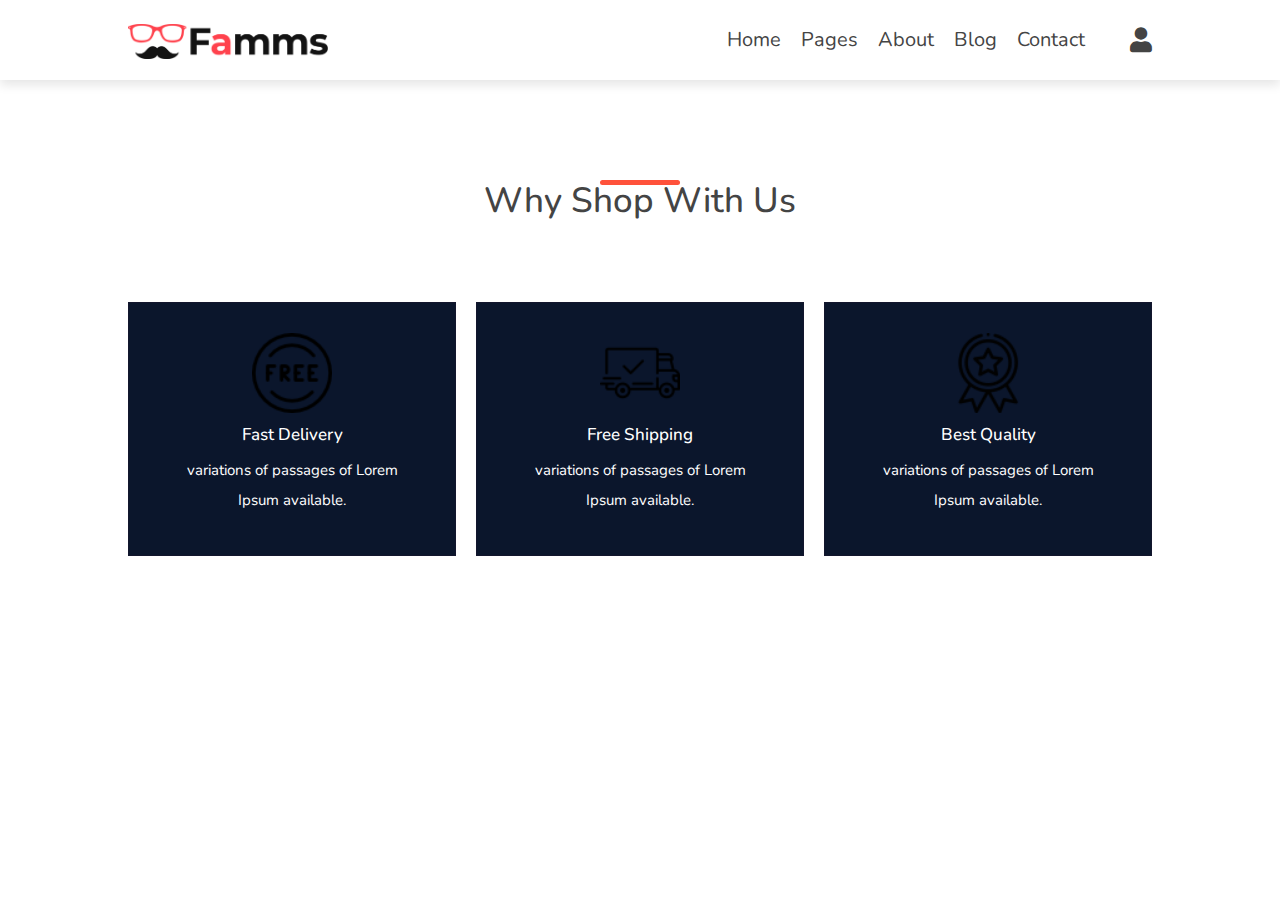
==== about.html @ a7f61e96 "subjects section added" ====
<!doctype html>
<html lang="en">
<head>
    <!-- Required meta tags -->
    <meta charset="utf-8">
    <meta name="viewport" content="width=device-width, initial-scale=1, shrink-to-fit=no">

    <!-- font awesome cdn link  -->
   <link rel="stylesheet" href="https://cdnjs.cloudflare.com/ajax/libs/font-awesome/5.15.4/css/all.min.css">

    <!-- Bootstrap CSS -->
    <link rel="stylesheet" href="https://cdn.jsdelivr.net/npm/bootstrap@4.0.0/dist/css/bootstrap.min.css" integrity="sha384-Gn5384xqQ1aoWXA+058RXPxPg6fy4IWvTNh0E263XmFcJlSAwiGgFAW/dAiS6JXm" crossorigin="anonymous">
    <link rel="stylesheet" href="css/style.css">
    <link rel="preconnect" href="https://fonts.googleapis.com">
    <link rel="preconnect" href="https://fonts.gstatic.com" crossorigin>
    <link href="https://fonts.googleapis.com/css2?family=Poppins:wght@300;400;500;600&display=swap" rel="stylesheet">
    <link rel="stylesheet" href="https://cdnjs.cloudflare.com/ajax/libs/font-awesome/4.7.0/css/font-awesome.min.css">

    <title>About</title>
</head>

<body>

<!-- header section starts  -->

<header class="header">

   <a href="#" class="logo"><img src="images/logo.png" width="200px"></a>

   <nav class="navbar">
      <div id="close-navbar" class="fas fa-times"></div>
      <a href="home.html">Home</a>
      <a href="home.html">Pages</a>
      <a href="about.html">about</a>
      <a href="courses.html">Blog</a>
      <a href="contact.html">Contact</a>
   </nav>

   <div class="icons">
      <div id="account-btn" class="fas fa-user"></div>
      <div id="menu-btn" class="fas fa-bars"></div>
   </div>

</header>



    






<!-- subjects section  -->

<section class="subjects">
  <h1 class="heading">Why Shop With Us</h1>
  <div class="box-container">
     <div class="box">
        <img src="images/free.png" alt="">
        <h3>Fast Delivery</h3>
        <p>variations of passages of Lorem<br> Ipsum available.</p>
     </div>

     <div class="box">
        <img src="images/shipped.png" alt="">
        <h3>Free Shipping</h3>
        <p>variations of passages of Lorem<br> Ipsum available.</p>
     </div>

     <div class="box">
        <img src="images/medal.png" alt="">
        <h3>Best Quality</h3>
        <p>variations of passages of Lorem<br> Ipsum available.</p>
     </div>
  </div>
</section>





    

    <!-- Optional JavaScript; choose one of the two! -->

    <!-- Option 1: Bootstrap Bundle with Popper -->
    <script src="https://cdn.jsdelivr.net/npm/bootstrap@5.1.3/dist/js/bootstrap.bundle.min.js" integrity="sha384-ka7Sk0Gln4gmtz2MlQnikT1wXgYsOg+OMhuP+IlRH9sENBO0LRn5q+8nbTov4+1p" crossorigin="anonymous"></script>

    <!-- Option 2: Separate Popper and Bootstrap JS -->
    <!--
    <script src="https://cdn.jsdelivr.net/npm/@popperjs/core@2.10.2/dist/umd/popper.min.js" integrity="sha384-7+zCNj/IqJ95wo16oMtfsKbZ9ccEh31eOz1HGyDuCQ6wgnyJNSYdrPa03rtR1zdB" crossorigin="anonymous"></script>
    <script src="https://cdn.jsdelivr.net/npm/bootstrap@5.1.3/dist/js/bootstrap.min.js" integrity="sha384-QJHtvGhmr9XOIpI6YVutG+2QOK9T+ZnN4kzFN1RtK3zEFEIsxhlmWl5/YESvpZ13" crossorigin="anonymous"></script>
    -->
</body>
</html>
---- css/style.css ----
@import url("https://fonts.googleapis.com/css2?family=Nunito:wght@200;300;400;500;600&display=swap");

* {
  font-family: 'Nunito', sans-serif;
  margin: 0;
  padding: 0;
  -webkit-box-sizing: border-box;
  box-sizing: border-box;
  outline: none;
  border: none;
  text-decoration: none;
  -webkit-transition: all .2s linear;
  transition: all .2s linear;
}

img {
  -webkit-user-select: none;
  -moz-user-select: none;
  -ms-user-select: none;
  user-select: none;
}

html {
  font-size: 62.5%;
  overflow-x: hidden;
}

html::-webkit-scrollbar {
  width: 1rem;
}

html::-webkit-scrollbar-track {
  background: transparent;
}


section {
  padding: 5rem 10%;
}

.heading-link {
  text-align: center;
  background: url(../images/logo.png) no-repeat;
  background-size: cover;
  background-position: center;
}

.heading-link h3 {
  font-size: 4rem;
  text-transform: capitalize;
  color: #444;
}

.heading-link p {
  font-size: 2rem;
  line-height: 2;
  color: #777;
}

.heading-link p a {
  color: #e16213;
}

.heading-link p a:hover {
  text-decoration: underline;
}

.heading {
  text-align: center;
  margin-bottom: 3rem;
  font-size: 3.5rem;
  text-transform: capitalize;
  color: #444;
  padding: 50px;

}


.btn {
  display: inline-block;
  background: #ff523b;
  color: #fff;
  padding: 12px 50px;
  margin: 30px 0;
  transition: background 0.5s;
}

.btn:hover {
  background: none;
  border: solid  #ff523b;
}

.btn-view{
  text-align: center;
  border-radius: 50%;
}


.header {
  position: -webkit-sticky;
  position: sticky;
  top: 0;
  left: 0;
  right: 0;
  background: #fff;
  -webkit-box-shadow: 0 0.5rem 1rem rgba(0, 0, 0, 0.1);
  box-shadow: 0 0.5rem 1rem rgba(0, 0, 0, 0.1);
  padding: 2rem 10%;
  display: -webkit-box;
  display: -ms-flexbox;
  display: flex;
  -webkit-box-align: center;
  -ms-flex-align: center;
  align-items: center;
  z-index: 1000;
}

.header .logo {
  margin-right: auto;
  font-size: 2.5rem;
  text-transform: capitalize;
  color: #444;
  font-weight: bolder;
}


.header .navbar {
  position: relative;
}

.header .navbar #close-navbar {
  position: absolute;
  top: 1.5rem;
  right: 2rem;
  font-size: 4rem;
  cursor: pointer;
  color: #444;
  display: none;
}

.header .navbar #close-navbar:hover {
  -webkit-transform: rotate(90deg);
          transform: rotate(90deg);
}

.header .navbar a {
  margin-right: 2rem;
  font-size: 2rem;
  text-transform: capitalize;
  color: #444;
}

.header .navbar a:hover {
  color: #e16213;
}

.header .icons div {
  cursor: pointer;
  font-size: 2.5rem;
  color: #444;
  margin-left: 1.5rem;
}

.header .icons div:hover {
  color: #b5880e;
}

.header #menu-btn {
  display: none;
}

.home {
  padding: 0;
}

.home .slide {
  display: -webkit-box;
  display: -ms-flexbox;
  display: flex;
  -webkit-box-align: center;
  -ms-flex-align: center;
  align-items: center;
  height: 64rem;
  background-size: cover !important;
  background-position: center !important;
}

.home .slide .content {
  width: 50rem;
}

.home .slide .content h3 {
  font-size: 5rem;
  text-transform: capitalize;
  color: #444;
  color: #444;
}

.home .slide .content p {
  font-size: 1.6rem;
  line-height: 2;
  color: #777;
  color: #444;
  padding: 1rem 0;
}


#content-color{
  color: #ff523b;
}


/*----------subjects section-----------*/

.subjects .box-container {
  display: -ms-grid;
  display: grid;
  -ms-grid-columns: (minmax(16rem, 1fr)) [auto-fit];
  grid-template-columns: repeat(auto-fit, minmax(16rem, 1fr));
  gap: 2rem;
}

.subjects .box-container .box {
  padding: 3rem 2rem;
  text-align: center;
  border: 0.1rem solid #13162d;
  background: #0b162c;
  cursor: pointer;
}

.subjects .box-container .box:hover {
  background: #141841;
}

.subjects .box-container .box:hover h3 {
  color: rgb(255, 255, 255);
}

.subjects .box-container .box:hover p {
  color: rgb(255, 255, 255);
}

.subjects .box-container .box img {
  height: 8rem;
  margin-bottom: .7rem;
  color: white;
}

.subjects .box-container .box h3 {
  font-size: 1.7rem;
  text-transform: capitalize;
  color: white;
  padding: .5rem 0;
}

.subjects .box-container .box p {
  font-size: 1.5rem;
  line-height: 2;
  color: rgb(255, 255, 255);
}



/*---------offer-----------*/


.arrival_bg_box{
  width: 100%;
  float: left;
  height: 150px;
}

.arrival_bg{
  width: 795px;
  height: 432px;
}

.ml-auto{
  float: left;
  width: 300px;
}

.heading::after {
  content: '';
  background: #ff523b;
  width: 80px;
  height: 5px;
  border-radius: 5px;
  position: absolute;
  left: 50%;
  transform: translateX(-50%);
}


.arrival_section {
  background-color: #d4ced0;
}

.arrival_section  {
  padding:78px 259px;
  position: relative;
}


p {
  margin-top: 0;
  margin-bottom: 1rem;
  font-size: large;
}

h2 {
  margin-top: 0;
  margin-bottom: 1rem;
  font-size: 50px;
}


/*---------small-container------------*/

.row {
  display: flex;
  align-items: center;
  flex-wrap: wrap;
  justify-content: space-around;
  margin-top: 70px;
}


.small-container {
  max-width: 1080px;
  margin: auto;
  padding-left: 25px;
  padding-right: 25px;
}

/*---------Subscribe section-----------*/

.row-1 {
  display: flex;
  align-items: center;
  justify-content: space-around;
}

.Subscribe-btn {
  background-color:#ff523b;
  border-radius:28px;
  border:1px solid #ff523b;
  display:inline-block;
  color:#ffffff;
  font-size:17px;
  padding:10px 96px;
  text-decoration:none;
}


/*--------Customer's Testimonia---------*/

.client-pic{
  border-radius: 50%;
  align-items: center;
}



/*---------footer-----------*/

.footer {
  background: #f2f1f0;
}

#footer-address {
  color: black;
  font-size: 16px;
}

.footer .box-container {
  display: -ms-grid;
  display: grid;
  -ms-grid-columns: (minmax(25rem, 1fr)) [auto-fit];
  grid-template-columns: repeat(auto-fit, minmax(25rem, 1fr));
  gap: 2rem;
}

.footer .box-container .box h3 {
  font-size: 2.2rem;
  text-transform: capitalize;
  color: #444;
  padding: 1rem 0;
}

.footer .box-container .box .share {
  margin-top: 1rem;
}

.footer .box-container .box .share a:hover {
  background-color: #444;
}

.footer .box-container .box .link {
  font-size: 1.7rem;
  line-height: 2;
  color: #777;
  padding: .5rem 0;
  display: block;
}

.footer .box-container .box .link:hover {
  color: #9fa8a5;
  text-decoration: underline;
}

.footer .box-container .box p {
  font-size: 1.5rem;
  line-height: 2;
  color: #777;
  padding: 1rem 0;
}

.footer .box-container .box .email {
  width: 100%;
  padding: 1.2rem 1.4rem;
  font-size: 1.6rem;
  border: 0.1rem solid #787171;
  margin-bottom: 1rem;
}

.footer .credit {
  text-align: center;
  margin-top: 3rem;
  padding-top: 3rem;
  font-size: 2rem;
  text-transform: capitalize;
  color: #444;
  border-top: 0.1rem solid black;
}

.footer .credit span {
  color: #b55c0e;
}


/*----------------------------------------*/
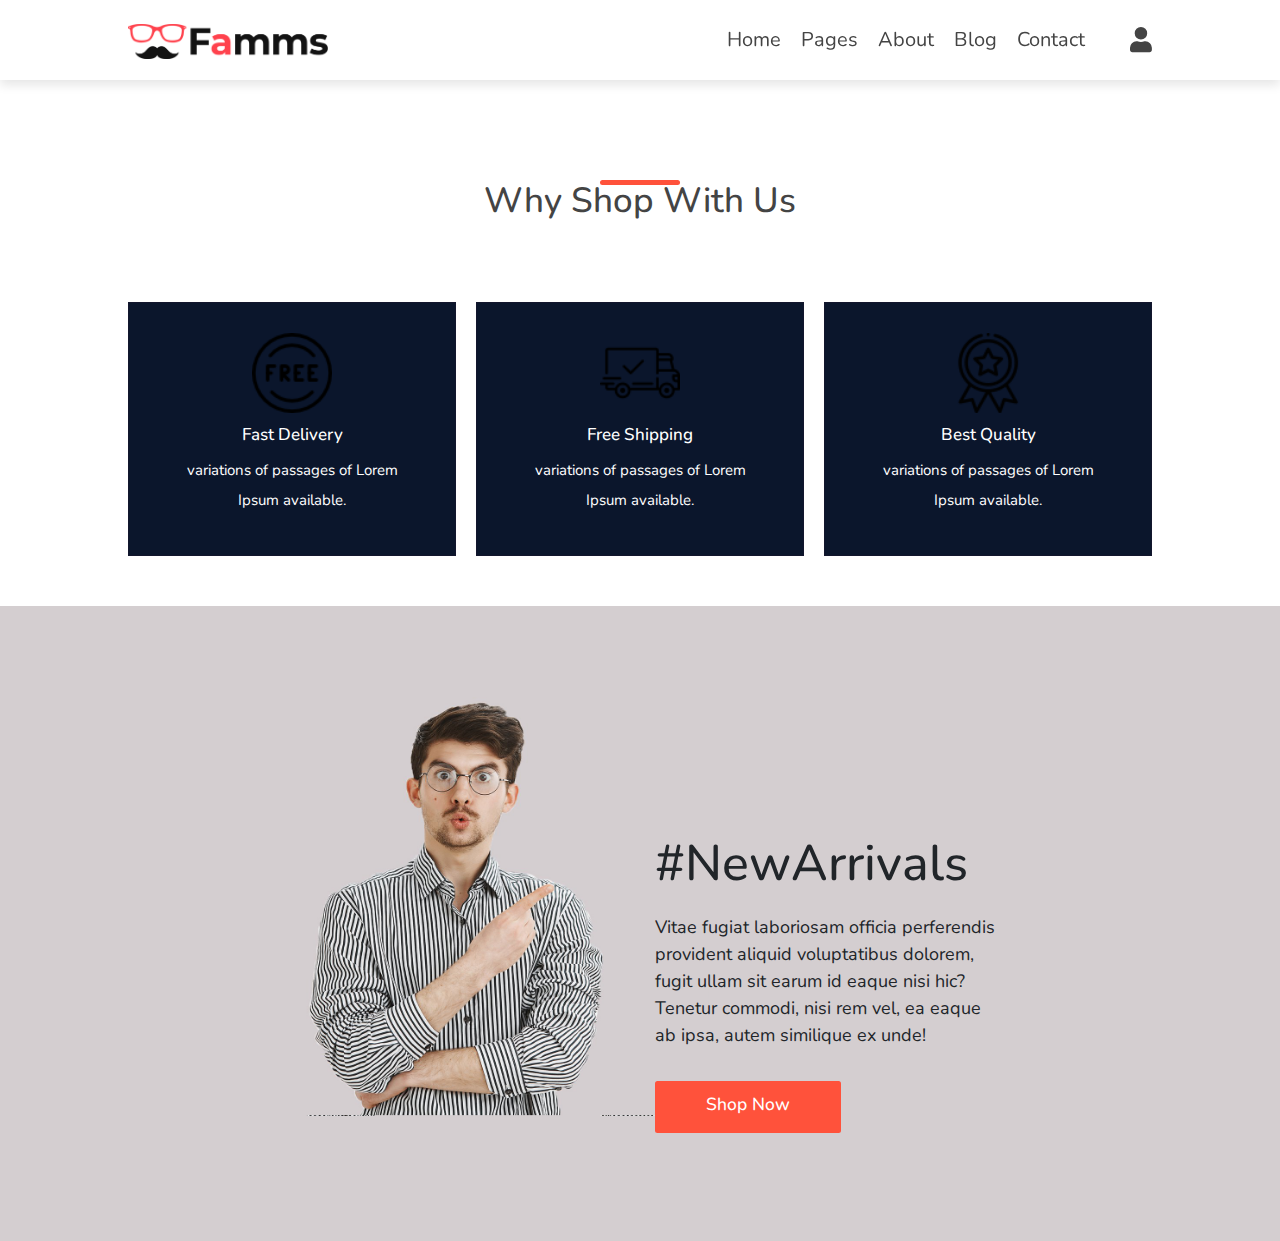
==== commit 5d0af2fc: "arrival_section added from index.html" ====
--- a/about.html
+++ b/about.html
@@ -81,6 +81,35 @@
 
 
 
+
+<!---------offer--------->
+<section class="arrival_section">
+  <div class="container">
+     <div class="box">
+        <div class="arrival_bg_box">
+           <img src="images/arrival-bg.png" alt="" class="arrival_bg">
+        </div>
+        <div class="row">
+           <div class="col-md-6 ml-auto">
+              <div class="heading_container remove_line_bt">
+                 <h2>
+                    #NewArrivals
+                 </h2>
+              </div>
+              <p style="margin-top: 20px;margin-bottom: 2px;">
+                 Vitae fugiat laboriosam officia perferendis provident aliquid voluptatibus dolorem, fugit ullam sit earum id eaque nisi hic? Tenetur commodi, nisi rem vel, ea eaque ab ipsa, autem similique ex unde!
+              </p>
+              <a href="#" class="btn">
+                 <h3>Shop Now</h3>
+              </a>
+           </div>
+        </div>
+     </div>
+  </div>
+</section>
+
+
+
     
 
     <!-- Optional JavaScript; choose one of the two! -->
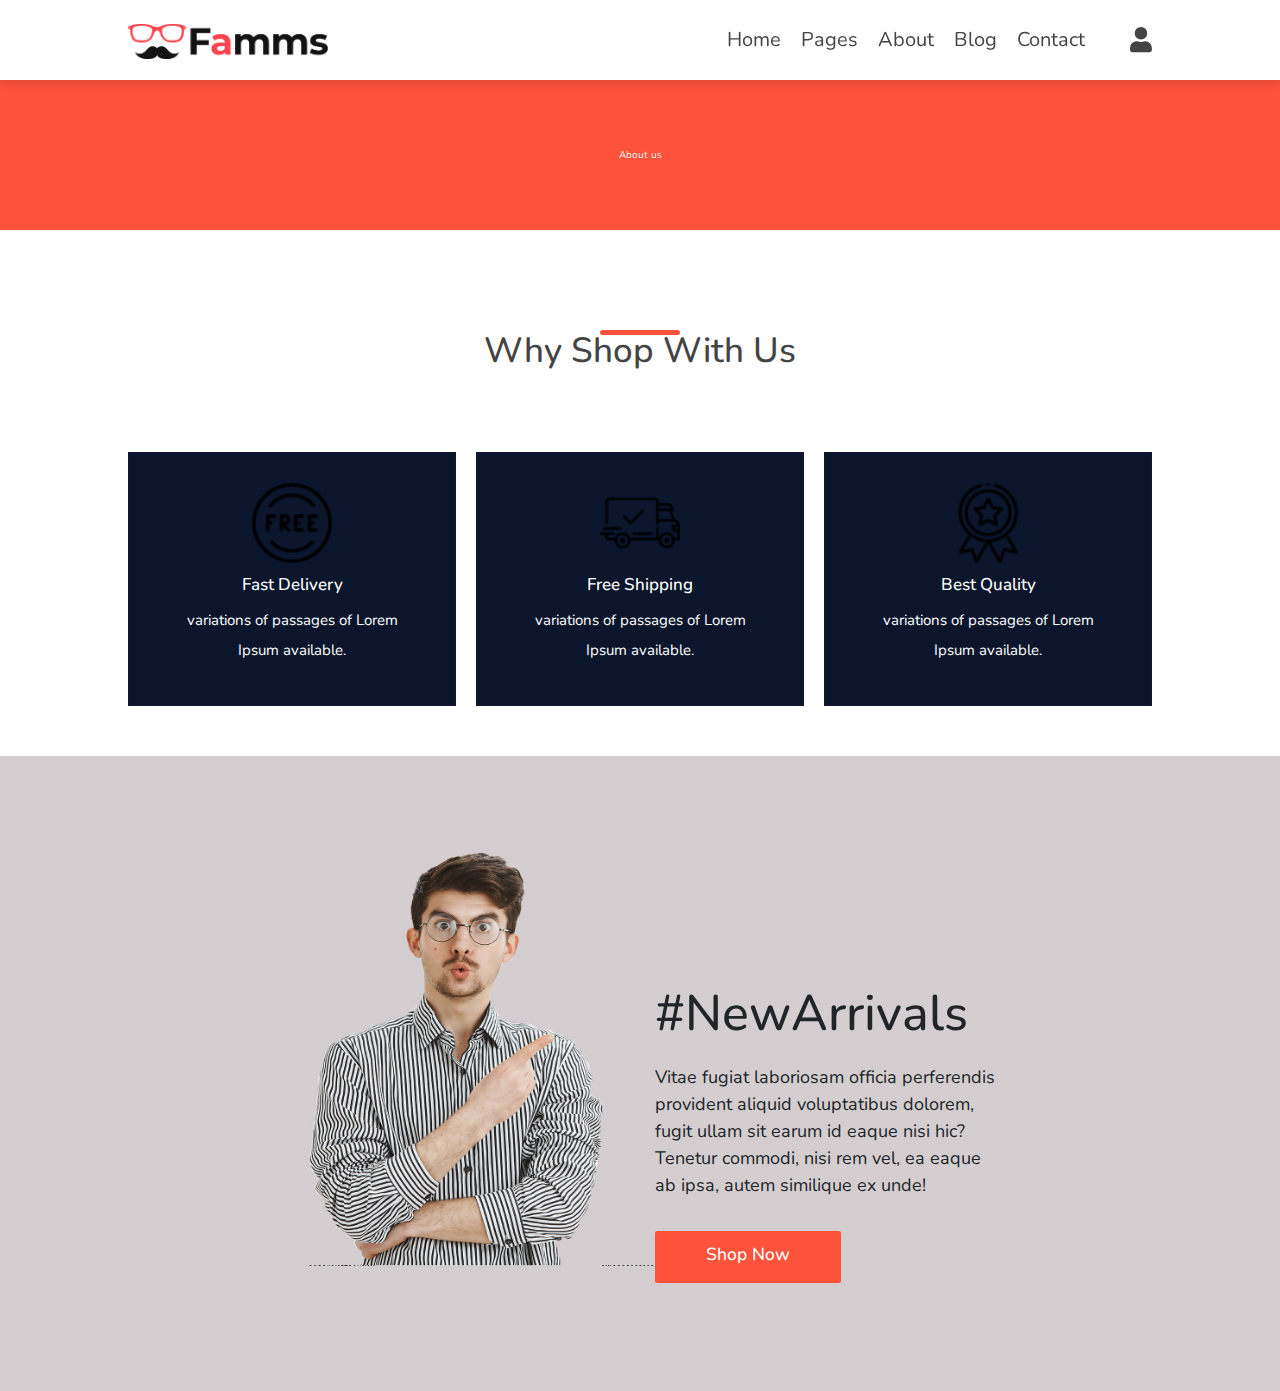
==== commit c0cc3cdb: "About us page update" ====
--- a/about.html
+++ b/about.html
@@ -16,7 +16,7 @@
     <link href="https://fonts.googleapis.com/css2?family=Poppins:wght@300;400;500;600&display=swap" rel="stylesheet">
     <link rel="stylesheet" href="https://cdnjs.cloudflare.com/ajax/libs/font-awesome/4.7.0/css/font-awesome.min.css">
 
-    <title>About</title>
+    <title>About us</title>
 </head>
 
 <body>
@@ -45,9 +45,13 @@
 
 
 
-    
+<!-------------Red_Box----------------->
 
-
+<div class="containerRedBox">
+   <span class="text">
+      About us
+   </span>
+</div>
 
 
 
--- a/css/style.css
+++ b/css/style.css
@@ -74,6 +74,19 @@
   color: #444;
   padding: 50px;
 
+}
+
+
+
+.containerRedBox {
+  height: 150px;
+  background: #ff523b;
+}
+.text {
+  display: block;
+  line-height: 150px; 
+  text-align: center;
+  color: #f2f1f0;
 }
 
 
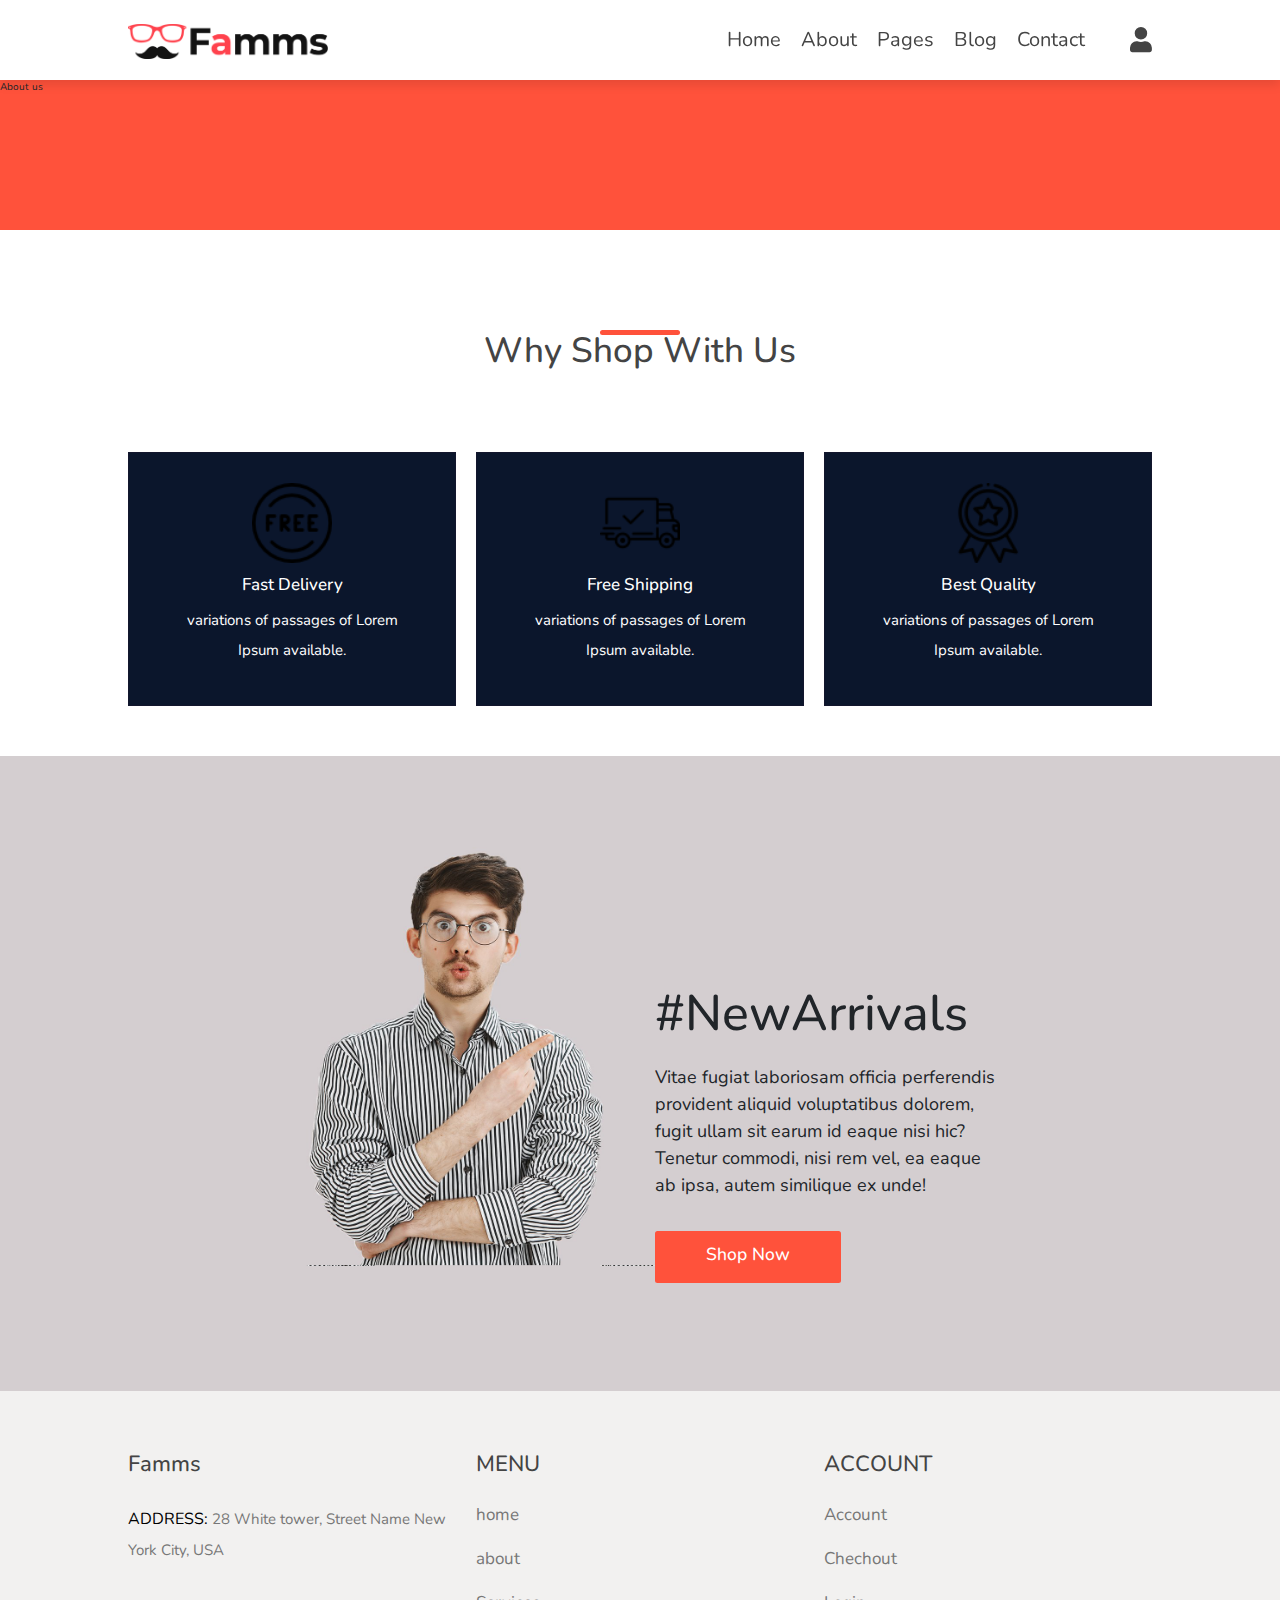
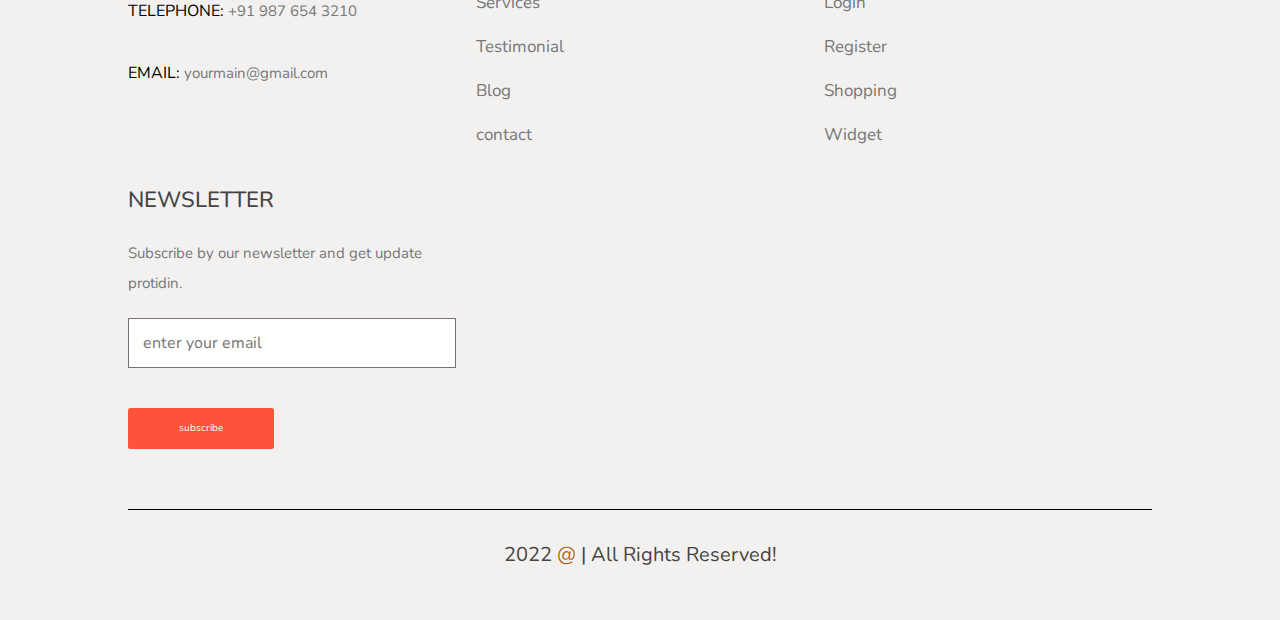
==== commit 18f90d13: "footer section added & header change" ====
--- a/about.html
+++ b/about.html
@@ -29,11 +29,11 @@
 
    <nav class="navbar">
       <div id="close-navbar" class="fas fa-times"></div>
-      <a href="home.html">Home</a>
-      <a href="home.html">Pages</a>
+      <a href="index.html">Home</a>
       <a href="about.html">about</a>
-      <a href="courses.html">Blog</a>
-      <a href="contact.html">Contact</a>
+      <a href="#">Pages</a>
+      <a href="#">Blog</a>
+      <a href="#">Contact</a>
    </nav>
 
    <div class="icons">
@@ -48,7 +48,7 @@
 <!-------------Red_Box----------------->
 
 <div class="containerRedBox">
-   <span class="text">
+   <span class="textRedBox">
       About us
    </span>
 </div>
@@ -114,6 +114,56 @@
 
 
 
+<!------ footer section---------->
+
+<section class="footer">
+
+   <div class="box-container">
+
+      <div class="box">
+         <h3> <i class=""></i> Famms </h3>
+         <p><span id="footer-address">ADDRESS:</span> 28 White tower, Street Name New York City, USA</p>
+         <p><span id="footer-address">TELEPHONE:</span> +91 987 654 3210</p>
+         <p><span id="footer-address">EMAIL:</span> yourmain@gmail.com</p>
+      </div>
+
+      <div class="box">
+         <h3>MENU</h3>
+         <a href="index.html" class="link">home</a>
+         <a href="about.html" class="link">about</a>
+         <a href="courses.html" class="link">Services</a>
+         <a href="contact.html" class="link">Testimonial</a>
+         <a href="contact.html" class="link">Blog</a>
+         <a href="contact.html" class="link">contact</a>
+      </div>
+
+      <div class="box">
+         <h3>ACCOUNT</h3>
+         <a href="#" class="link">Account</a>
+         <a href="#" class="link">Chechout</a>
+         <a href="#" class="link">Login</a>
+         <a href="#" class="link">Register</a>
+         <a href="#" class="link">Shopping</a>
+         <a href="#" class="link">Widget</a>
+      </div>
+
+      <div class="box">
+         <h3>NEWSLETTER</h3>
+         <p>Subscribe by our newsletter and get update protidin.</p>
+         <form action="">
+            <input type="email" name="" placeholder="enter your email" id="" class="email">
+            <input type="submit" value="subscribe" class="btn">
+         </form>
+      </div>
+
+   </div>
+
+   <div class="credit"> 2022 <span>@</span> | all rights reserved! </div>
+
+</section>
+
+
+
     
 
     <!-- Optional JavaScript; choose one of the two! -->
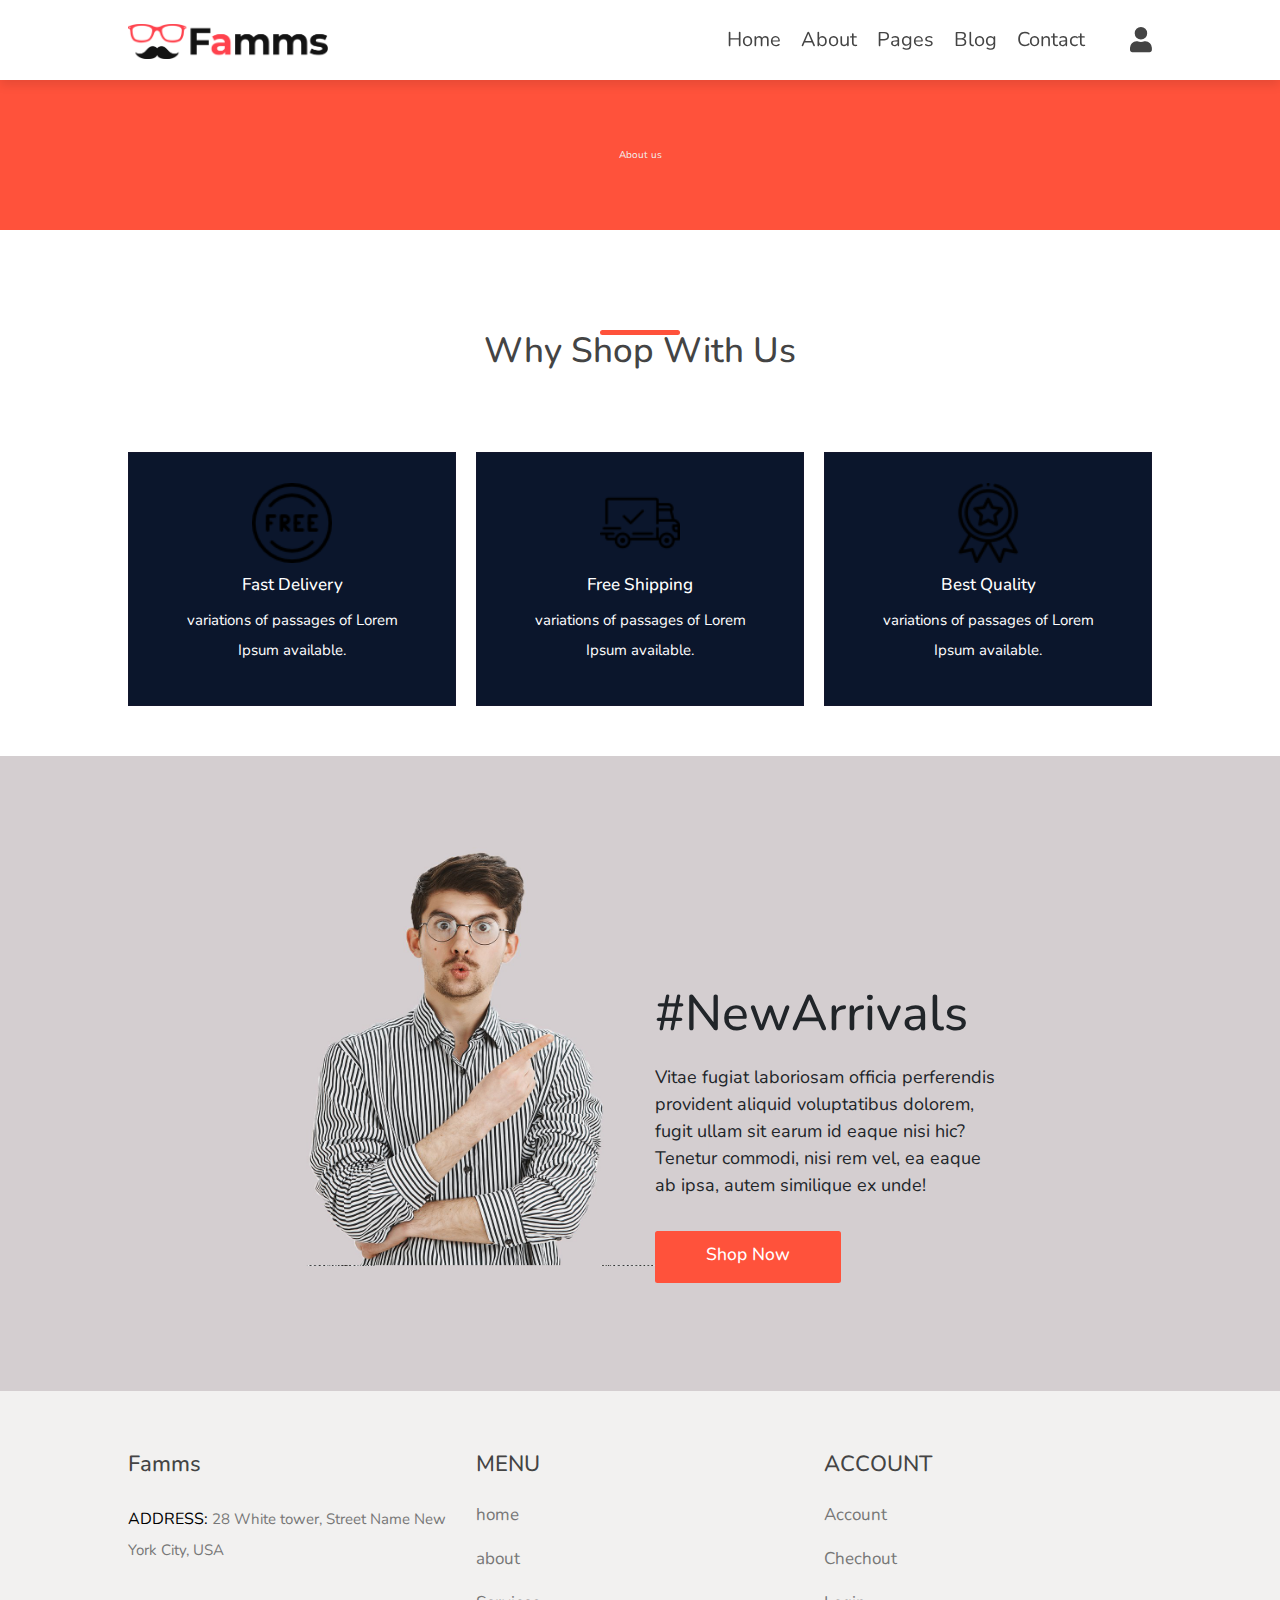
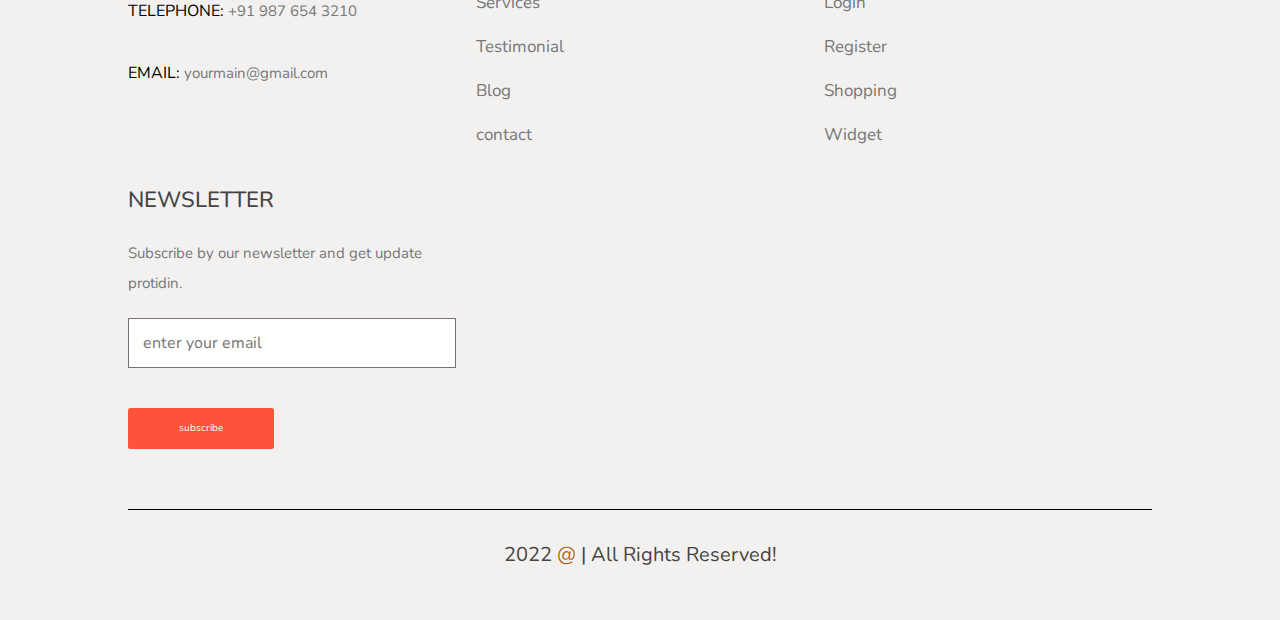
==== commit 330cf019: "space delete" ====
--- a/about.html
+++ b/about.html
@@ -43,8 +43,6 @@
 
 </header>
 
-
-
 <!-------------Red_Box----------------->
 
 <div class="containerRedBox">
@@ -52,9 +50,6 @@
       About us
    </span>
 </div>
-
-
-
 
 <!-- subjects section  -->
 
@@ -81,11 +76,6 @@
   </div>
 </section>
 
-
-
-
-
-
 <!---------offer--------->
 <section class="arrival_section">
   <div class="container">
@@ -111,8 +101,6 @@
      </div>
   </div>
 </section>
-
-
 
 <!------ footer section---------->
 
@@ -162,10 +150,6 @@
 
 </section>
 
-
-
-    
-
     <!-- Optional JavaScript; choose one of the two! -->
 
     <!-- Option 1: Bootstrap Bundle with Popper -->
--- a/css/style.css
+++ b/css/style.css
@@ -82,7 +82,7 @@
   height: 150px;
   background: #ff523b;
 }
-.text {
+.textRedBox {
   display: block;
   line-height: 150px; 
   text-align: center;
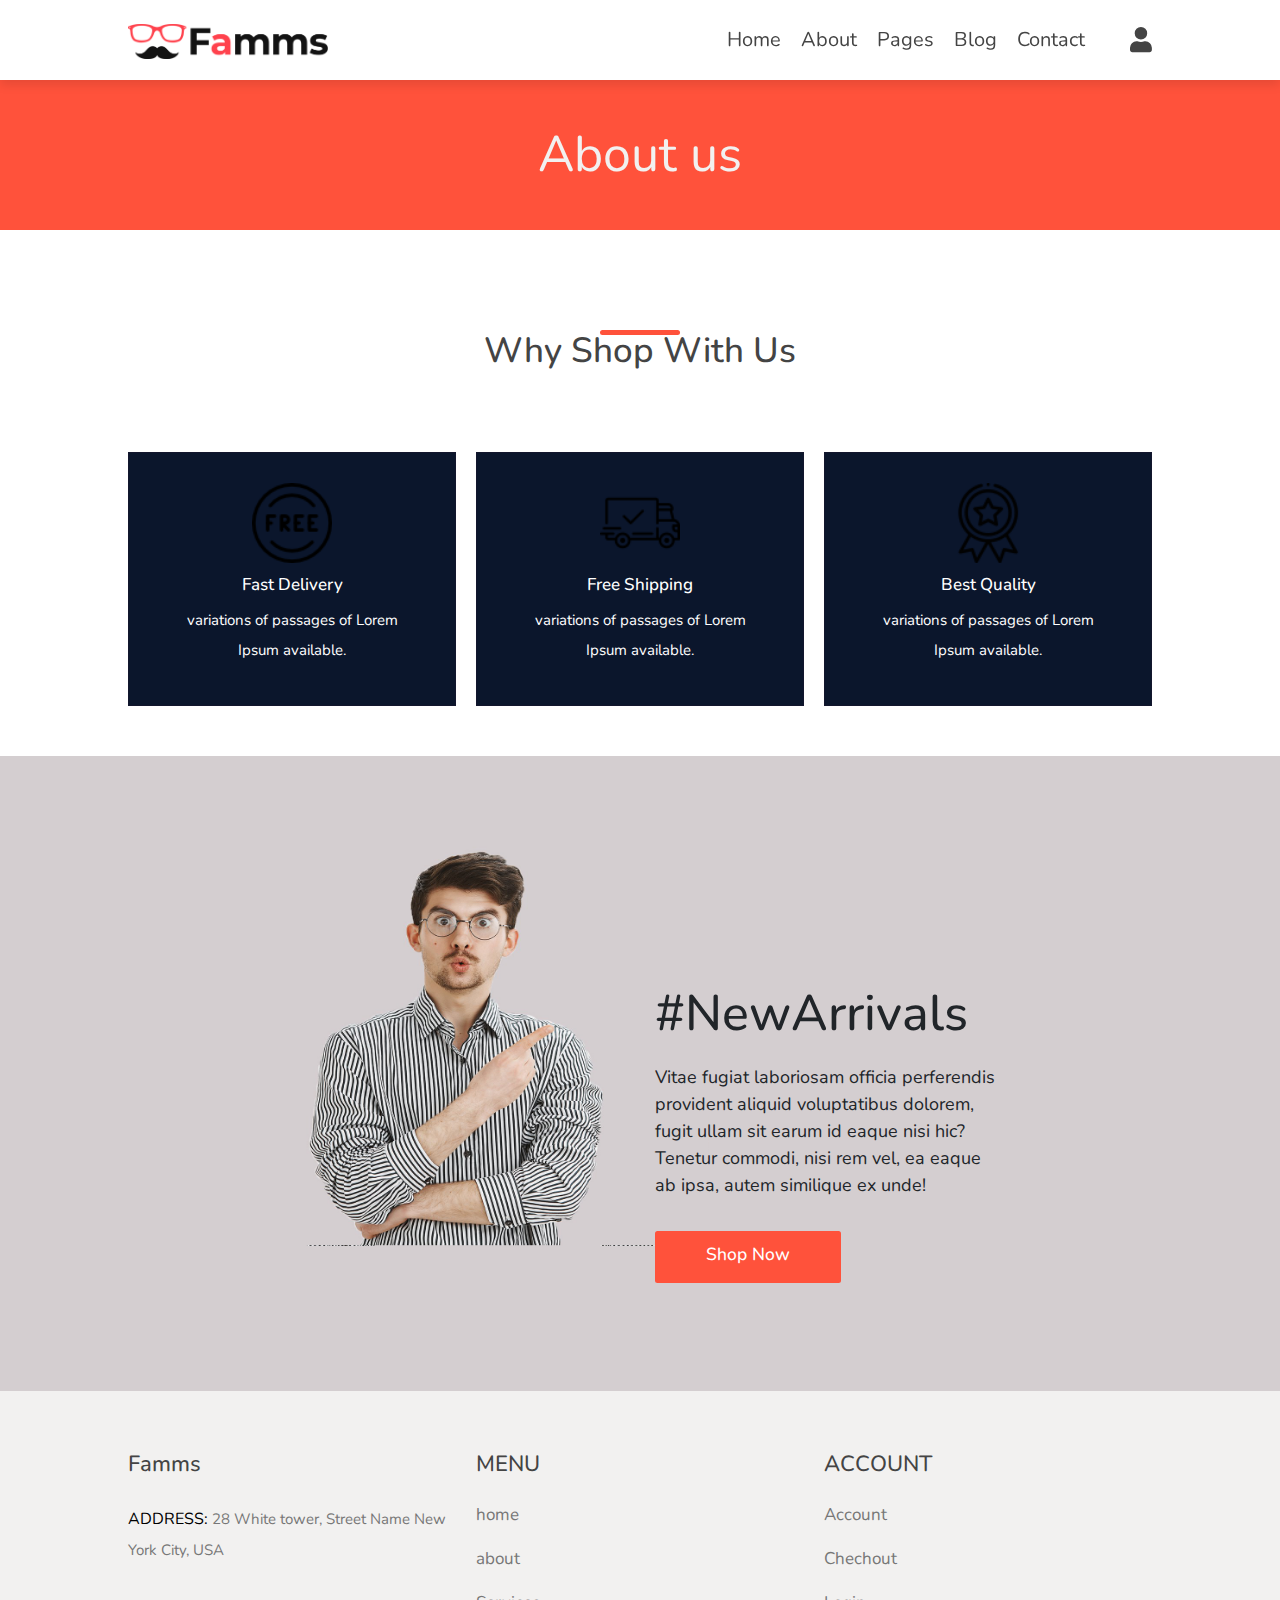
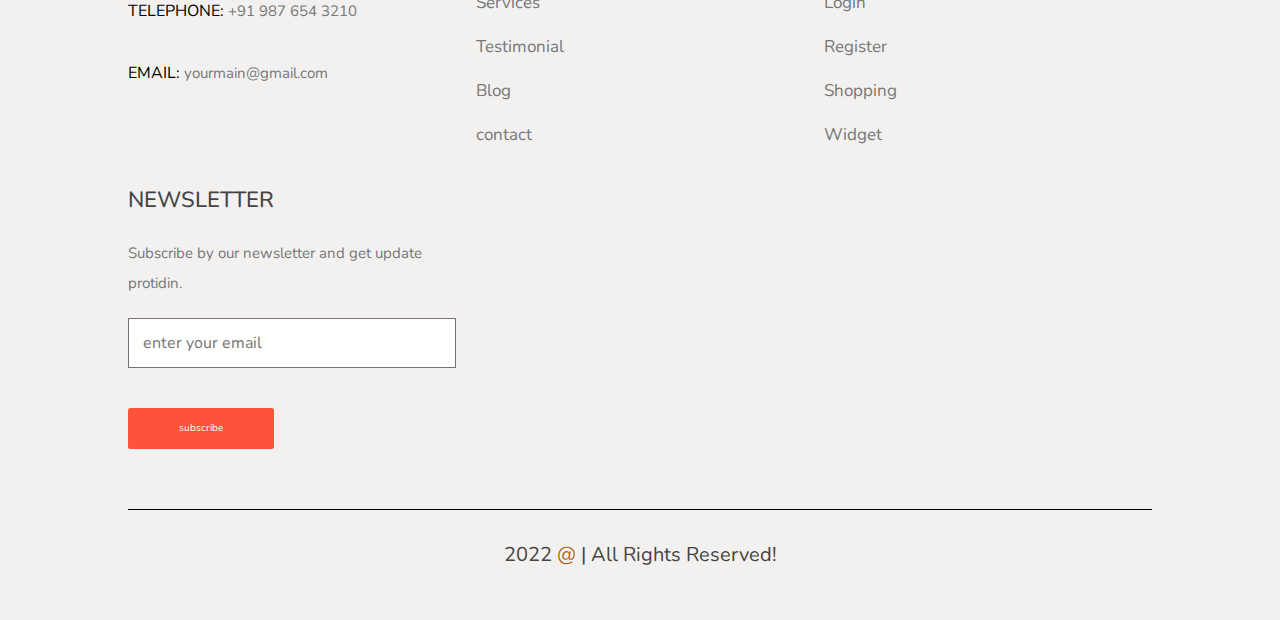
==== commit 9bf9446d: "navbar html file link update" ====
--- a/about.html
+++ b/about.html
@@ -29,11 +29,11 @@
 
    <nav class="navbar">
       <div id="close-navbar" class="fas fa-times"></div>
-      <a href="index.html">Home</a>
+      <a href="Home.html">Home</a>
       <a href="about.html">about</a>
       <a href="#">Pages</a>
-      <a href="#">Blog</a>
-      <a href="#">Contact</a>
+      <a href="Blog.html">Blog</a>
+      <a href="contact.html">Contact</a>
    </nav>
 
    <div class="icons">
--- a/css/style.css
+++ b/css/style.css
@@ -87,6 +87,7 @@
   line-height: 150px; 
   text-align: center;
   color: #f2f1f0;
+  font-size: 50px;
 }
 
 
@@ -286,7 +287,7 @@
 
 .arrival_bg{
   width: 795px;
-  height: 432px;
+  height: 412px;
 }
 
 .ml-auto{
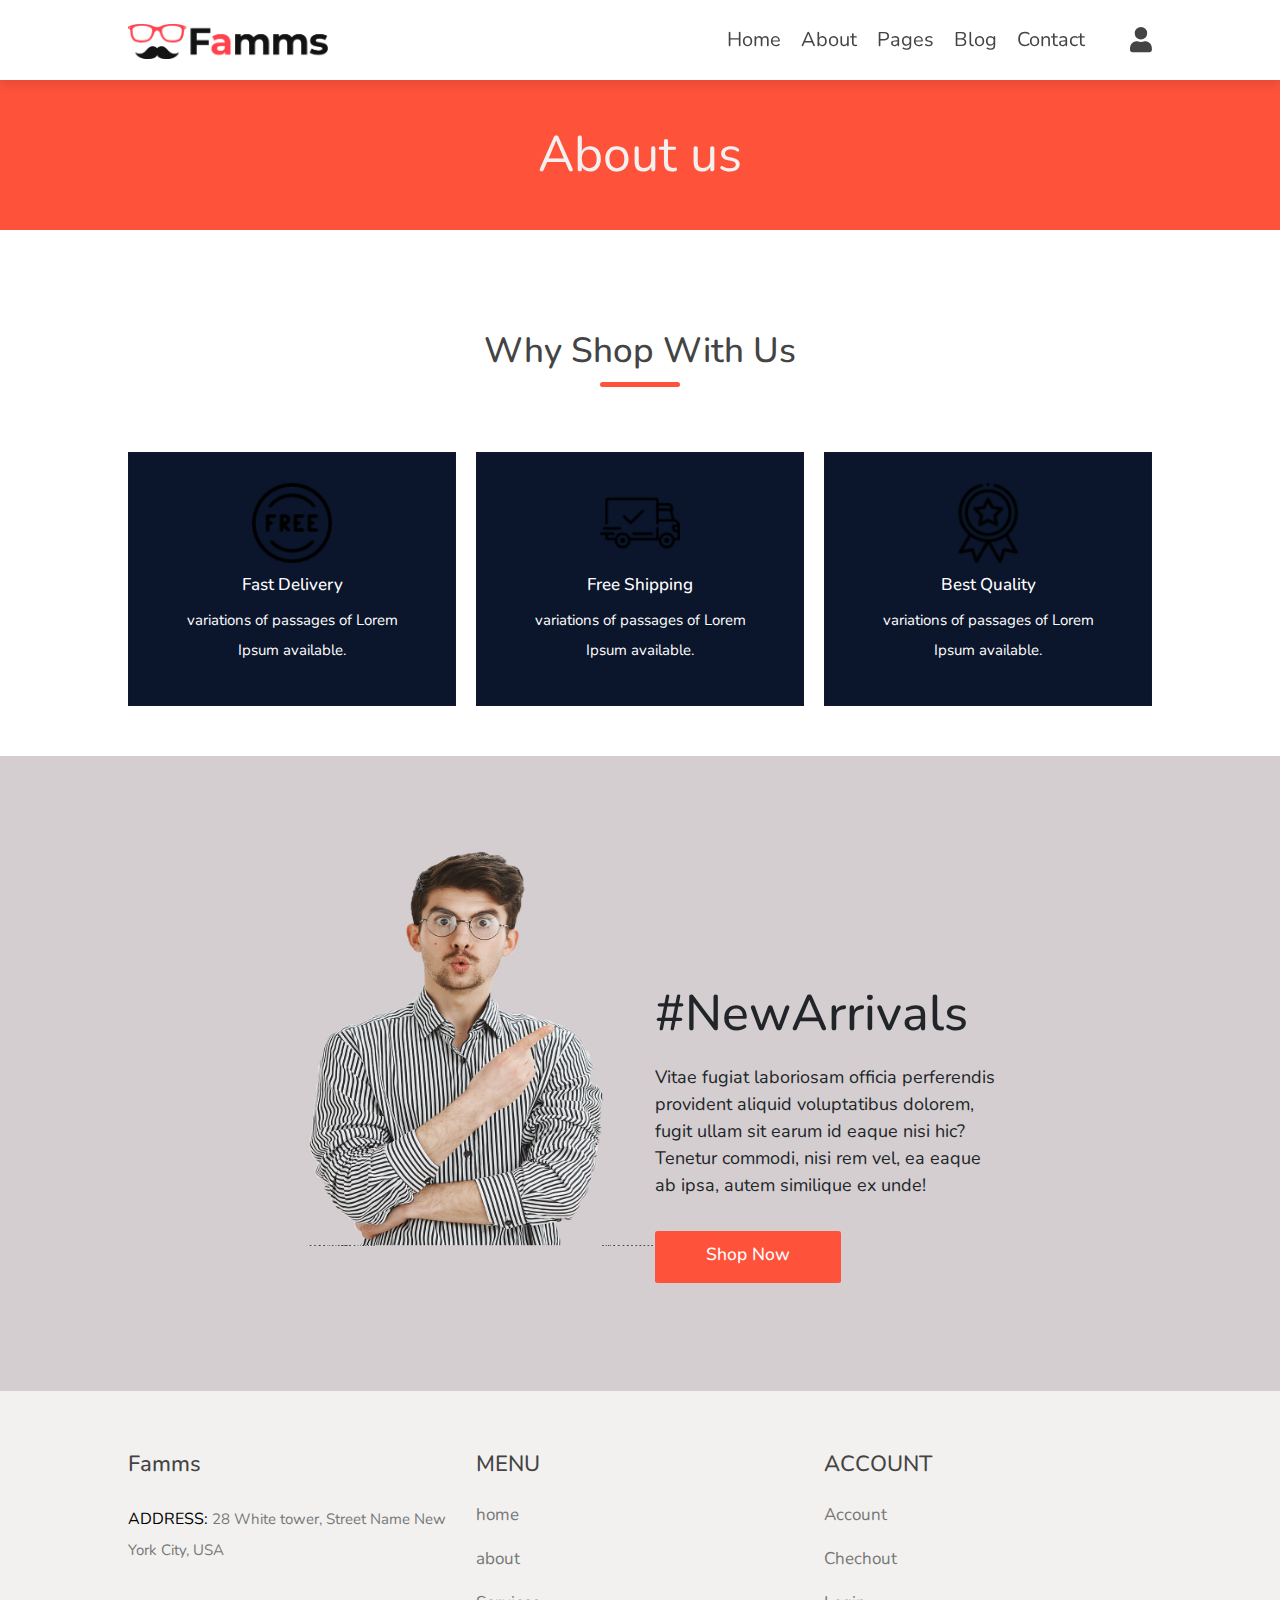
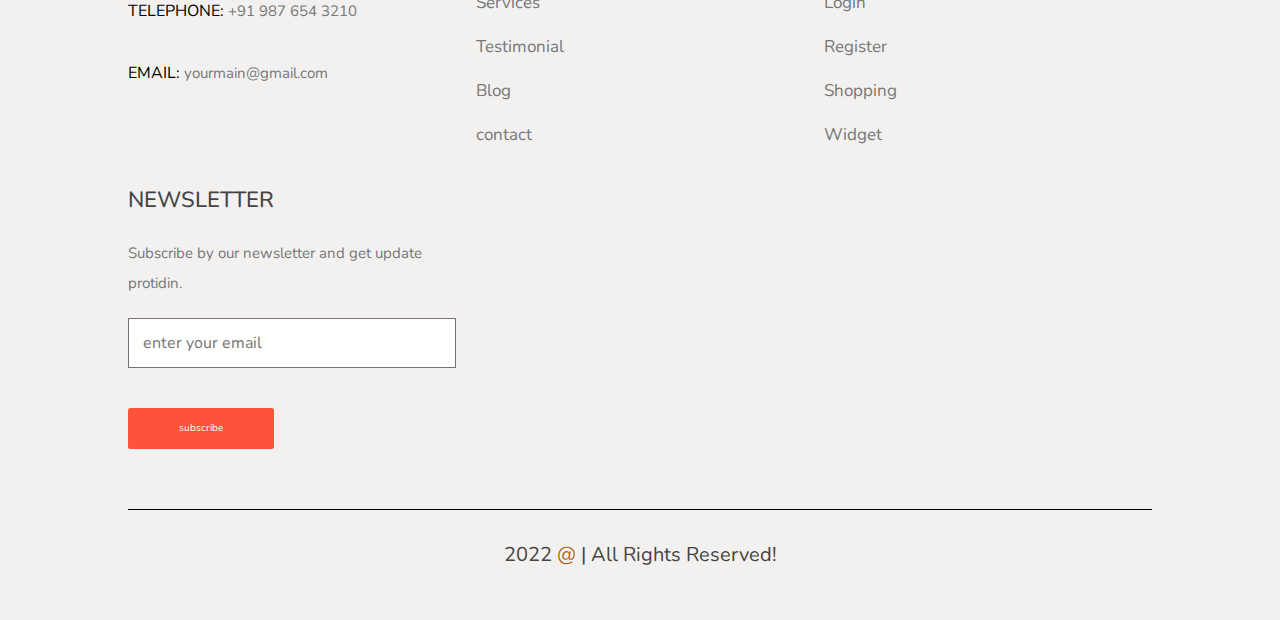
==== commit 4be28d9a: "format document" ====
--- a/about.html
+++ b/about.html
@@ -1,164 +1,195 @@
-<!doctype html>
+<!DOCTYPE html>
 <html lang="en">
-<head>
+  <head>
     <!-- Required meta tags -->
-    <meta charset="utf-8">
-    <meta name="viewport" content="width=device-width, initial-scale=1, shrink-to-fit=no">
+    <meta charset="utf-8" />
+    <meta
+      name="viewport"
+      content="width=device-width, initial-scale=1, shrink-to-fit=no"
+    />
 
     <!-- font awesome cdn link  -->
-   <link rel="stylesheet" href="https://cdnjs.cloudflare.com/ajax/libs/font-awesome/5.15.4/css/all.min.css">
+    <link
+      rel="stylesheet"
+      href="https://cdnjs.cloudflare.com/ajax/libs/font-awesome/5.15.4/css/all.min.css"
+    />
 
     <!-- Bootstrap CSS -->
-    <link rel="stylesheet" href="https://cdn.jsdelivr.net/npm/bootstrap@4.0.0/dist/css/bootstrap.min.css" integrity="sha384-Gn5384xqQ1aoWXA+058RXPxPg6fy4IWvTNh0E263XmFcJlSAwiGgFAW/dAiS6JXm" crossorigin="anonymous">
-    <link rel="stylesheet" href="css/style.css">
-    <link rel="preconnect" href="https://fonts.googleapis.com">
-    <link rel="preconnect" href="https://fonts.gstatic.com" crossorigin>
-    <link href="https://fonts.googleapis.com/css2?family=Poppins:wght@300;400;500;600&display=swap" rel="stylesheet">
-    <link rel="stylesheet" href="https://cdnjs.cloudflare.com/ajax/libs/font-awesome/4.7.0/css/font-awesome.min.css">
+    <link
+      rel="stylesheet"
+      href="https://cdn.jsdelivr.net/npm/bootstrap@4.0.0/dist/css/bootstrap.min.css"
+      integrity="sha384-Gn5384xqQ1aoWXA+058RXPxPg6fy4IWvTNh0E263XmFcJlSAwiGgFAW/dAiS6JXm"
+      crossorigin="anonymous"
+    />
+    <link rel="stylesheet" href="css/style.css" />
+    <link rel="preconnect" href="https://fonts.googleapis.com" />
+    <link rel="preconnect" href="https://fonts.gstatic.com" crossorigin />
+    <link
+      href="https://fonts.googleapis.com/css2?family=Poppins:wght@300;400;500;600&display=swap"
+      rel="stylesheet"
+    />
+    <link
+      rel="stylesheet"
+      href="https://cdnjs.cloudflare.com/ajax/libs/font-awesome/4.7.0/css/font-awesome.min.css"
+    />
 
     <title>About us</title>
-</head>
+  </head>
 
-<body>
+  <body>
+    <!-- header section starts  -->
 
-<!-- header section starts  -->
+    <header class="header">
+      <a href="#" class="logo"><img src="images/logo.png" width="200px" /></a>
 
-<header class="header">
+      <nav class="navbar">
+        <div id="close-navbar" class="fas fa-times"></div>
+        <a href="Home.html">Home</a>
+        <a href="about.html">about</a>
+        <a href="#">Pages</a>
+        <a href="Blog.html">Blog</a>
+        <a href="contact.html">Contact</a>
+      </nav>
 
-   <a href="#" class="logo"><img src="images/logo.png" width="200px"></a>
+      <div class="icons">
+        <div id="account-btn" class="fas fa-user"></div>
+        <div id="menu-btn" class="fas fa-bars"></div>
+      </div>
+    </header>
 
-   <nav class="navbar">
-      <div id="close-navbar" class="fas fa-times"></div>
-      <a href="Home.html">Home</a>
-      <a href="about.html">about</a>
-      <a href="#">Pages</a>
-      <a href="Blog.html">Blog</a>
-      <a href="contact.html">Contact</a>
-   </nav>
+    <!-------------Red_Box----------------->
 
-   <div class="icons">
-      <div id="account-btn" class="fas fa-user"></div>
-      <div id="menu-btn" class="fas fa-bars"></div>
-   </div>
+    <div class="containerRedBox">
+      <span class="textRedBox"> About us </span>
+    </div>
 
-</header>
+    <!-- subjects section  -->
 
-<!-------------Red_Box----------------->
+    <section class="subjects">
+      <h1 class="heading">Why Shop With Us</h1>
+      <div class="box-container">
+        <div class="box">
+          <img src="images/free.png" alt="" />
+          <h3>Fast Delivery</h3>
+          <p>
+            variations of passages of Lorem<br />
+            Ipsum available.
+          </p>
+        </div>
 
-<div class="containerRedBox">
-   <span class="textRedBox">
-      About us
-   </span>
-</div>
+        <div class="box">
+          <img src="images/shipped.png" alt="" />
+          <h3>Free Shipping</h3>
+          <p>
+            variations of passages of Lorem<br />
+            Ipsum available.
+          </p>
+        </div>
 
-<!-- subjects section  -->
+        <div class="box">
+          <img src="images/medal.png" alt="" />
+          <h3>Best Quality</h3>
+          <p>
+            variations of passages of Lorem<br />
+            Ipsum available.
+          </p>
+        </div>
+      </div>
+    </section>
 
-<section class="subjects">
-  <h1 class="heading">Why Shop With Us</h1>
-  <div class="box-container">
-     <div class="box">
-        <img src="images/free.png" alt="">
-        <h3>Fast Delivery</h3>
-        <p>variations of passages of Lorem<br> Ipsum available.</p>
-     </div>
-
-     <div class="box">
-        <img src="images/shipped.png" alt="">
-        <h3>Free Shipping</h3>
-        <p>variations of passages of Lorem<br> Ipsum available.</p>
-     </div>
-
-     <div class="box">
-        <img src="images/medal.png" alt="">
-        <h3>Best Quality</h3>
-        <p>variations of passages of Lorem<br> Ipsum available.</p>
-     </div>
-  </div>
-</section>
-
-<!---------offer--------->
-<section class="arrival_section">
-  <div class="container">
-     <div class="box">
-        <div class="arrival_bg_box">
-           <img src="images/arrival-bg.png" alt="" class="arrival_bg">
-        </div>
-        <div class="row">
-           <div class="col-md-6 ml-auto">
+    <!---------offer--------->
+    <section class="arrival_section">
+      <div class="container">
+        <div class="box">
+          <div class="arrival_bg_box">
+            <img src="images/arrival-bg.png" alt="" class="arrival_bg" />
+          </div>
+          <div class="row">
+            <div class="col-md-6 ml-auto">
               <div class="heading_container remove_line_bt">
-                 <h2>
-                    #NewArrivals
-                 </h2>
+                <h2>#NewArrivals</h2>
               </div>
-              <p style="margin-top: 20px;margin-bottom: 2px;">
-                 Vitae fugiat laboriosam officia perferendis provident aliquid voluptatibus dolorem, fugit ullam sit earum id eaque nisi hic? Tenetur commodi, nisi rem vel, ea eaque ab ipsa, autem similique ex unde!
+              <p style="margin-top: 20px; margin-bottom: 2px">
+                Vitae fugiat laboriosam officia perferendis provident aliquid
+                voluptatibus dolorem, fugit ullam sit earum id eaque nisi hic?
+                Tenetur commodi, nisi rem vel, ea eaque ab ipsa, autem similique
+                ex unde!
               </p>
               <a href="#" class="btn">
-                 <h3>Shop Now</h3>
+                <h3>Shop Now</h3>
               </a>
-           </div>
+            </div>
+          </div>
         </div>
-     </div>
-  </div>
-</section>
+      </div>
+    </section>
 
-<!------ footer section---------->
+    <!------ footer section---------->
 
-<section class="footer">
+    <section class="footer">
+      <div class="box-container">
+        <div class="box">
+          <h3><i class=""></i> Famms</h3>
+          <p>
+            <span id="footer-address">ADDRESS:</span> 28 White tower, Street
+            Name New York City, USA
+          </p>
+          <p><span id="footer-address">TELEPHONE:</span> +91 987 654 3210</p>
+          <p><span id="footer-address">EMAIL:</span> yourmain@gmail.com</p>
+        </div>
 
-   <div class="box-container">
+        <div class="box">
+          <h3>MENU</h3>
+          <a href="index.html" class="link">home</a>
+          <a href="about.html" class="link">about</a>
+          <a href="courses.html" class="link">Services</a>
+          <a href="contact.html" class="link">Testimonial</a>
+          <a href="contact.html" class="link">Blog</a>
+          <a href="contact.html" class="link">contact</a>
+        </div>
 
-      <div class="box">
-         <h3> <i class=""></i> Famms </h3>
-         <p><span id="footer-address">ADDRESS:</span> 28 White tower, Street Name New York City, USA</p>
-         <p><span id="footer-address">TELEPHONE:</span> +91 987 654 3210</p>
-         <p><span id="footer-address">EMAIL:</span> yourmain@gmail.com</p>
+        <div class="box">
+          <h3>ACCOUNT</h3>
+          <a href="#" class="link">Account</a>
+          <a href="#" class="link">Chechout</a>
+          <a href="#" class="link">Login</a>
+          <a href="#" class="link">Register</a>
+          <a href="#" class="link">Shopping</a>
+          <a href="#" class="link">Widget</a>
+        </div>
+
+        <div class="box">
+          <h3>NEWSLETTER</h3>
+          <p>Subscribe by our newsletter and get update protidin.</p>
+          <form action="">
+            <input
+              type="email"
+              name=""
+              placeholder="enter your email"
+              id=""
+              class="email"
+            />
+            <input type="submit" value="subscribe" class="btn" />
+          </form>
+        </div>
       </div>
 
-      <div class="box">
-         <h3>MENU</h3>
-         <a href="index.html" class="link">home</a>
-         <a href="about.html" class="link">about</a>
-         <a href="courses.html" class="link">Services</a>
-         <a href="contact.html" class="link">Testimonial</a>
-         <a href="contact.html" class="link">Blog</a>
-         <a href="contact.html" class="link">contact</a>
-      </div>
-
-      <div class="box">
-         <h3>ACCOUNT</h3>
-         <a href="#" class="link">Account</a>
-         <a href="#" class="link">Chechout</a>
-         <a href="#" class="link">Login</a>
-         <a href="#" class="link">Register</a>
-         <a href="#" class="link">Shopping</a>
-         <a href="#" class="link">Widget</a>
-      </div>
-
-      <div class="box">
-         <h3>NEWSLETTER</h3>
-         <p>Subscribe by our newsletter and get update protidin.</p>
-         <form action="">
-            <input type="email" name="" placeholder="enter your email" id="" class="email">
-            <input type="submit" value="subscribe" class="btn">
-         </form>
-      </div>
-
-   </div>
-
-   <div class="credit"> 2022 <span>@</span> | all rights reserved! </div>
-
-</section>
+      <div class="credit">2022 <span>@</span> | all rights reserved!</div>
+    </section>
 
     <!-- Optional JavaScript; choose one of the two! -->
 
     <!-- Option 1: Bootstrap Bundle with Popper -->
-    <script src="https://cdn.jsdelivr.net/npm/bootstrap@5.1.3/dist/js/bootstrap.bundle.min.js" integrity="sha384-ka7Sk0Gln4gmtz2MlQnikT1wXgYsOg+OMhuP+IlRH9sENBO0LRn5q+8nbTov4+1p" crossorigin="anonymous"></script>
+    <script
+      src="https://cdn.jsdelivr.net/npm/bootstrap@5.1.3/dist/js/bootstrap.bundle.min.js"
+      integrity="sha384-ka7Sk0Gln4gmtz2MlQnikT1wXgYsOg+OMhuP+IlRH9sENBO0LRn5q+8nbTov4+1p"
+      crossorigin="anonymous"
+    ></script>
 
     <!-- Option 2: Separate Popper and Bootstrap JS -->
     <!--
     <script src="https://cdn.jsdelivr.net/npm/@popperjs/core@2.10.2/dist/umd/popper.min.js" integrity="sha384-7+zCNj/IqJ95wo16oMtfsKbZ9ccEh31eOz1HGyDuCQ6wgnyJNSYdrPa03rtR1zdB" crossorigin="anonymous"></script>
     <script src="https://cdn.jsdelivr.net/npm/bootstrap@5.1.3/dist/js/bootstrap.min.js" integrity="sha384-QJHtvGhmr9XOIpI6YVutG+2QOK9T+ZnN4kzFN1RtK3zEFEIsxhlmWl5/YESvpZ13" crossorigin="anonymous"></script>
     -->
-</body>
-</html>+  </body>
+</html>
--- a/css/style.css
+++ b/css/style.css
@@ -1,8 +1,7 @@
-
 @import url("https://fonts.googleapis.com/css2?family=Nunito:wght@200;300;400;500;600&display=swap");
 
 * {
-  font-family: 'Nunito', sans-serif;
+  font-family: "Nunito", sans-serif;
   margin: 0;
   padding: 0;
   -webkit-box-sizing: border-box;
@@ -10,8 +9,8 @@
   outline: none;
   border: none;
   text-decoration: none;
-  -webkit-transition: all .2s linear;
-  transition: all .2s linear;
+  -webkit-transition: all 0.2s linear;
+  transition: all 0.2s linear;
 }
 
 img {
@@ -34,7 +33,6 @@
   background: transparent;
 }
 
-
 section {
   padding: 5rem 10%;
 }
@@ -73,10 +71,7 @@
   text-transform: capitalize;
   color: #444;
   padding: 50px;
-
-}
-
-
+}
 
 .containerRedBox {
   height: 150px;
@@ -84,12 +79,11 @@
 }
 .textRedBox {
   display: block;
-  line-height: 150px; 
+  line-height: 150px;
   text-align: center;
   color: #f2f1f0;
   font-size: 50px;
 }
-
 
 .btn {
   display: inline-block;
@@ -102,14 +96,13 @@
 
 .btn:hover {
   background: none;
-  border: solid  #ff523b;
-}
-
-.btn-view{
+  border: solid #ff523b;
+}
+
+.btn-view {
   text-align: center;
   border-radius: 50%;
 }
-
 
 .header {
   position: -webkit-sticky;
@@ -138,7 +131,6 @@
   font-weight: bolder;
 }
 
-
 .header .navbar {
   position: relative;
 }
@@ -155,7 +147,7 @@
 
 .header .navbar #close-navbar:hover {
   -webkit-transform: rotate(90deg);
-          transform: rotate(90deg);
+  transform: rotate(90deg);
 }
 
 .header .navbar a {
@@ -219,11 +211,9 @@
   padding: 1rem 0;
 }
 
-
-#content-color{
+#content-color {
   color: #ff523b;
 }
-
 
 /*----------subjects section-----------*/
 
@@ -257,7 +247,7 @@
 
 .subjects .box-container .box img {
   height: 8rem;
-  margin-bottom: .7rem;
+  margin-bottom: 0.7rem;
   color: white;
 }
 
@@ -265,7 +255,7 @@
   font-size: 1.7rem;
   text-transform: capitalize;
   color: white;
-  padding: .5rem 0;
+  padding: 0.5rem 0;
 }
 
 .subjects .box-container .box p {
@@ -274,29 +264,32 @@
   color: rgb(255, 255, 255);
 }
 
-
+.png-bg {
+  width: 55px;
+  height: auto;
+  fill: #ffffff;
+}
 
 /*---------offer-----------*/
 
-
-.arrival_bg_box{
+.arrival_bg_box {
   width: 100%;
   float: left;
   height: 150px;
 }
 
-.arrival_bg{
+.arrival_bg {
   width: 795px;
   height: 412px;
 }
 
-.ml-auto{
+.ml-auto {
   float: left;
   width: 300px;
 }
 
 .heading::after {
-  content: '';
+  content: "";
   background: #ff523b;
   width: 80px;
   height: 5px;
@@ -306,16 +299,14 @@
   transform: translateX(-50%);
 }
 
-
 .arrival_section {
   background-color: #d4ced0;
 }
 
-.arrival_section  {
-  padding:78px 259px;
+.arrival_section {
+  padding: 78px 259px;
   position: relative;
 }
-
 
 p {
   margin-top: 0;
@@ -329,7 +320,6 @@
   font-size: 50px;
 }
 
-
 /*---------small-container------------*/
 
 .row {
@@ -339,7 +329,6 @@
   justify-content: space-around;
   margin-top: 70px;
 }
-
 
 .small-container {
   max-width: 1080px;
@@ -357,25 +346,70 @@
 }
 
 .Subscribe-btn {
-  background-color:#ff523b;
-  border-radius:28px;
-  border:1px solid #ff523b;
-  display:inline-block;
-  color:#ffffff;
-  font-size:17px;
-  padding:10px 96px;
-  text-decoration:none;
-}
-
+  background-color: #ff523b;
+  border-radius: 28px;
+  border: 1px solid #ff523b;
+  display: inline-block;
+  color: #ffffff;
+  font-size: 17px;
+  padding: 10px 96px;
+  text-decoration: none;
+}
 
 /*--------Customer's Testimonia---------*/
 
-.client-pic{
+.carousel-item {
+  align-items: center;
+  padding-left: 45%;
+  padding-bottom: 60px;
+}
+
+.d-block {
   border-radius: 50%;
   align-items: center;
 }
 
-
+h1::after {
+  content: "";
+  display: block;
+  width: 70px;
+  height: 5px;
+  background: #f7444e;
+  margin: 10px auto 10px;
+}
+
+.d-md-block {
+  color: #0b162c;
+}
+
+/* Testimonials Section  */
+
+#testimonials {
+  text-align: center;
+  background-color: #ffadad;
+  color: rgb(0, 0, 0);
+}
+
+.carousel-item {
+  padding: 7% 15%;
+}
+
+.testimonial-image {
+  width: 10%;
+  border-radius: 100%;
+  margin: 20px;
+}
+
+#press {
+  background-color: #ef8172;
+  text-align: center;
+  padding-bottom: 3%;
+}
+
+.press-logo {
+  width: 15%;
+  margin: 20px 20px 50px;
+}
 
 /*---------footer-----------*/
 
@@ -415,7 +449,7 @@
   font-size: 1.7rem;
   line-height: 2;
   color: #777;
-  padding: .5rem 0;
+  padding: 0.5rem 0;
   display: block;
 }
 
@@ -453,6 +487,4 @@
   color: #b55c0e;
 }
 
-
 /*----------------------------------------*/
-
